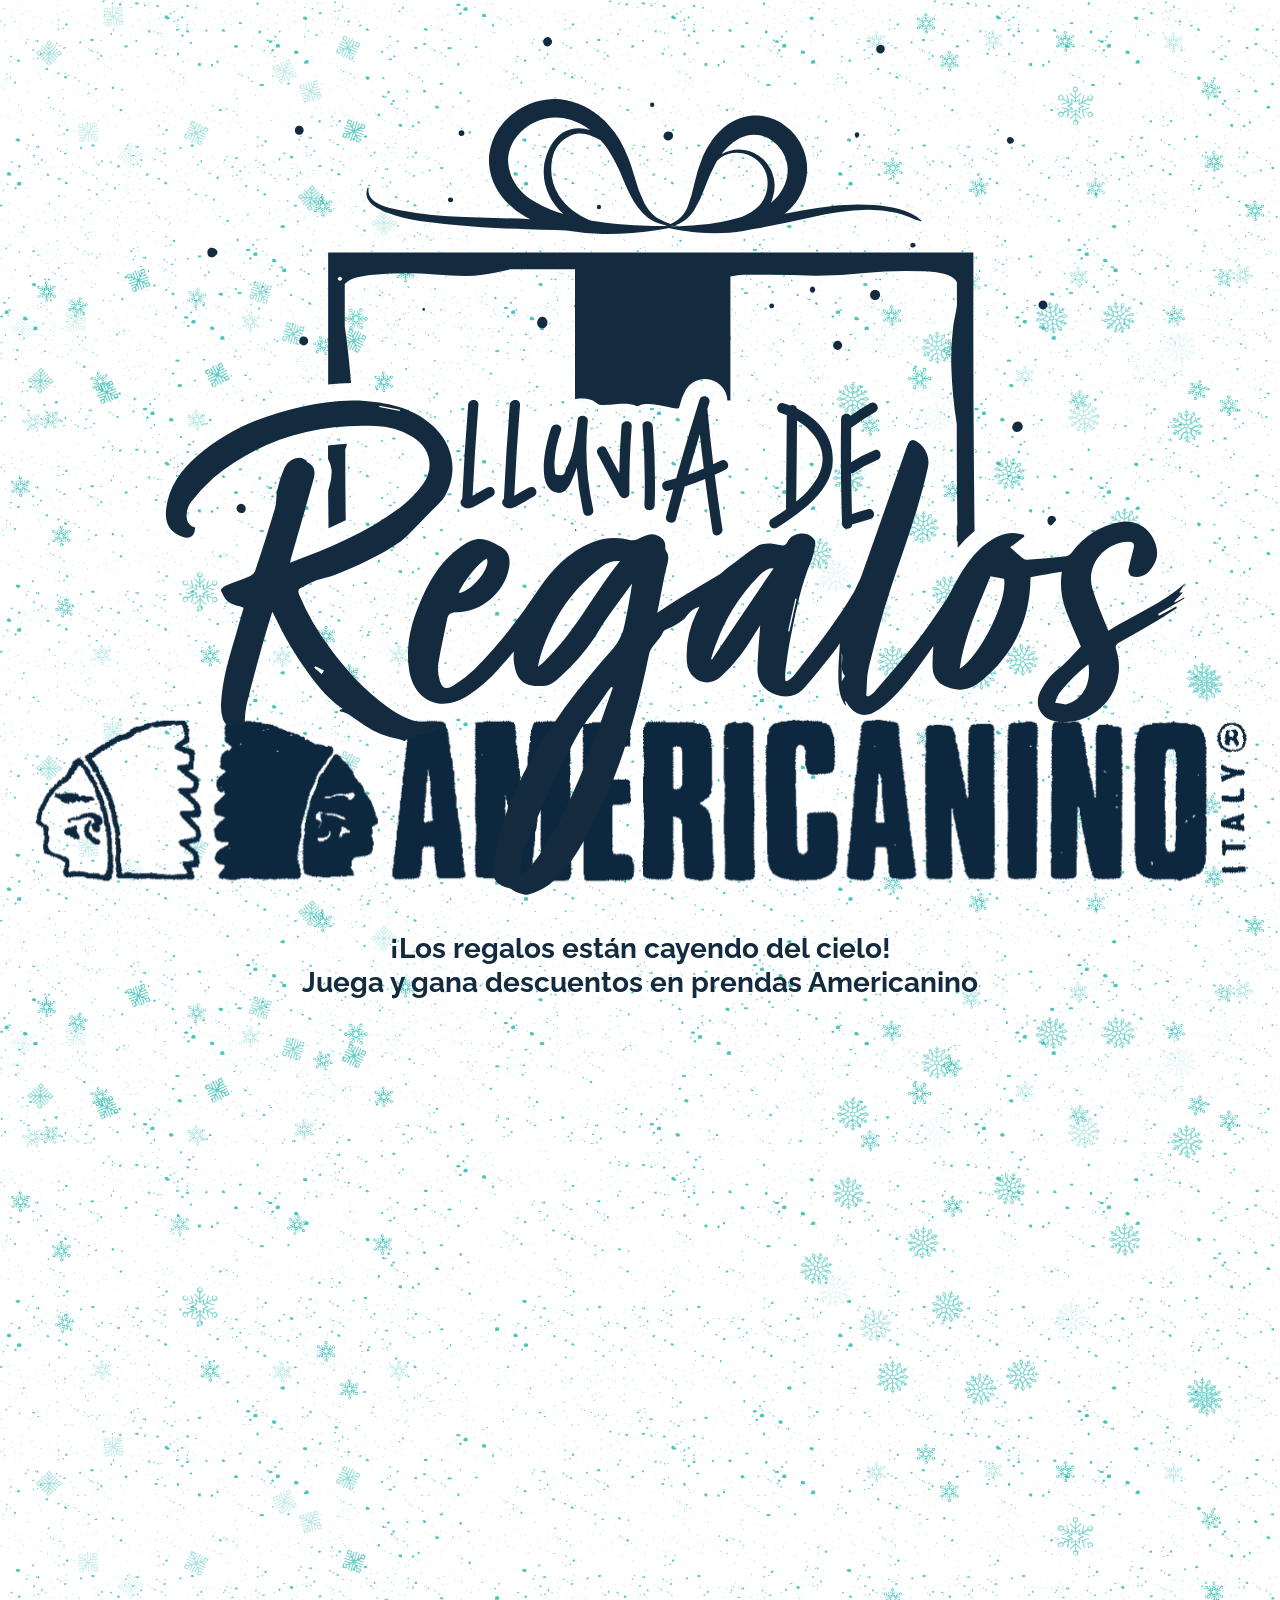
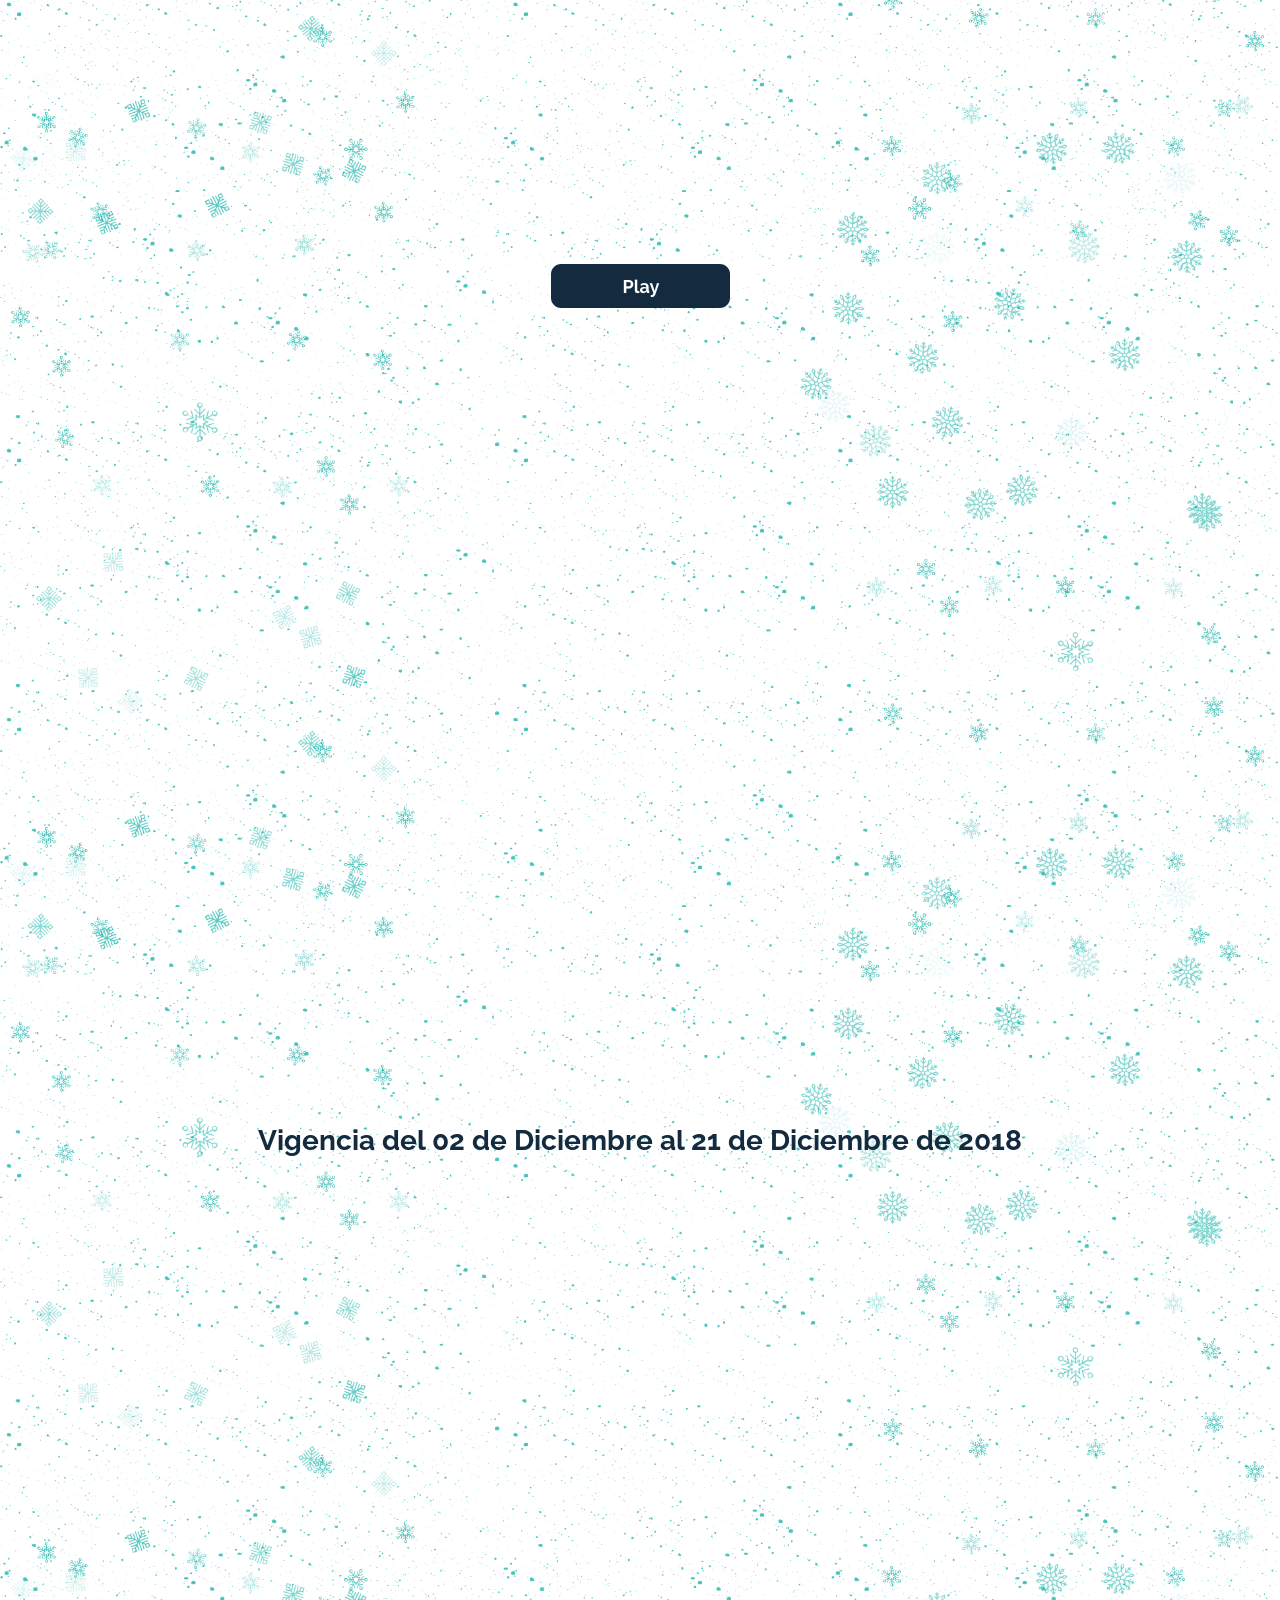
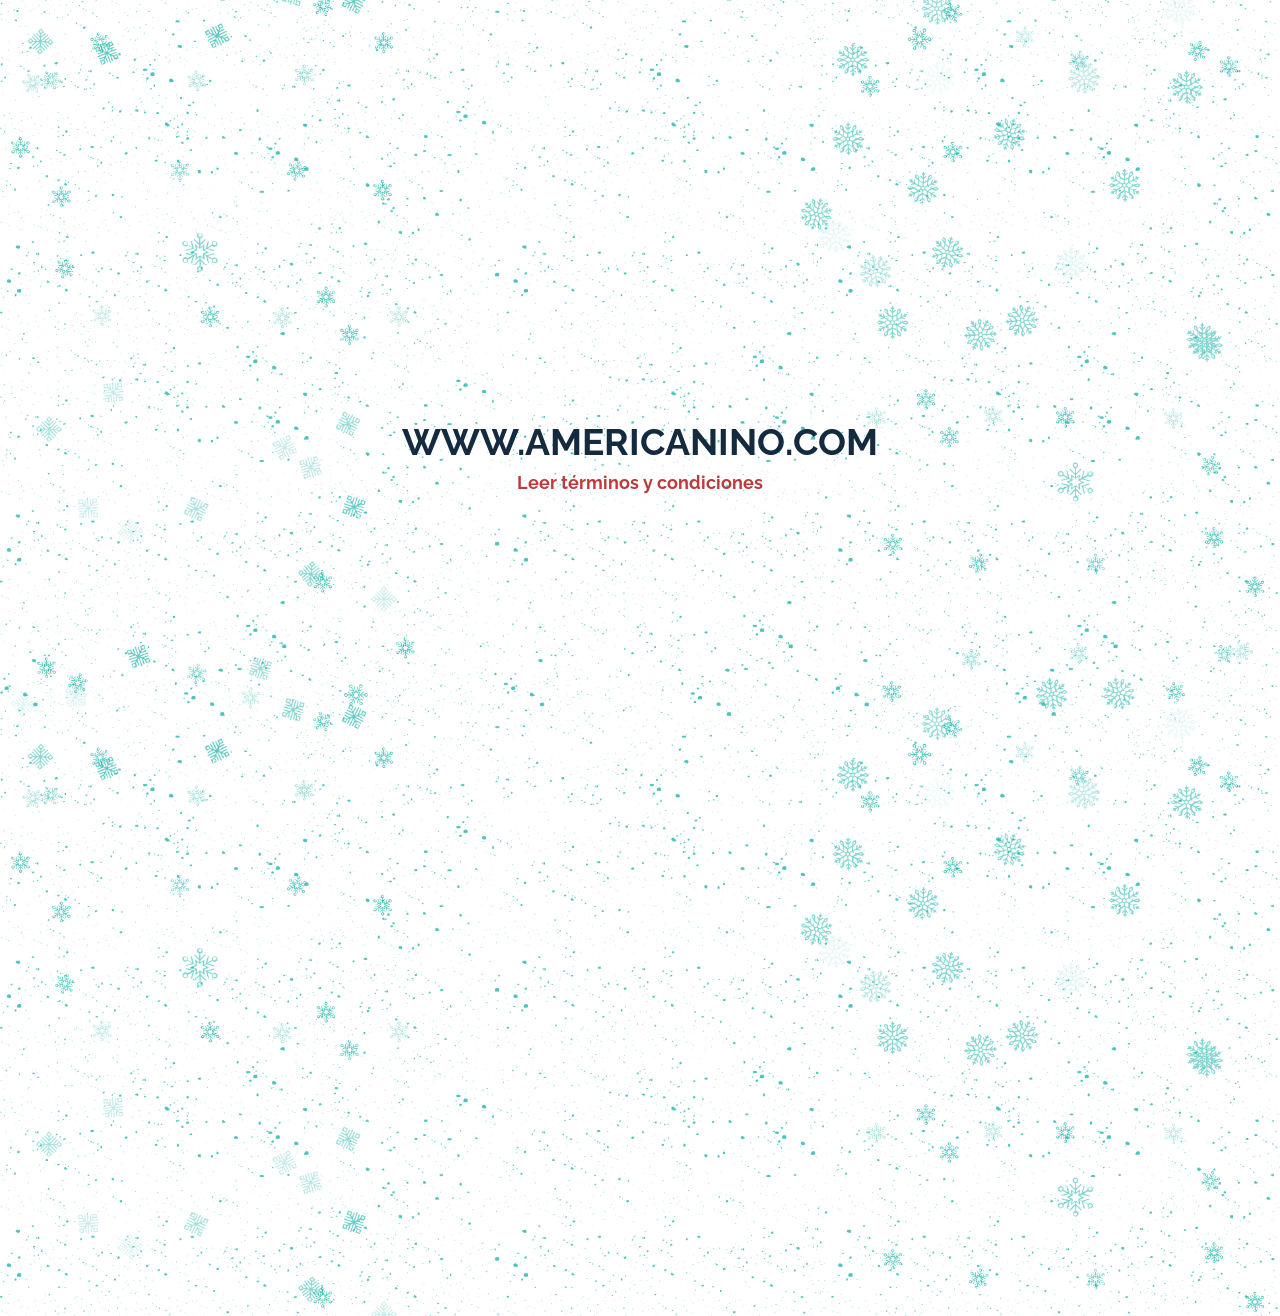
==== index.html @ bcea8259 "Initial commit" ====
<!doctype html>
<html xmlns="http://www.w3.org/1999/xhtml" xmlns:vtex="http://www.vtex.com.br/2009/vtex-common" xmlns:vtex.cmc="http://www.vtex.com.br/2009/vtex-commerce" lang="en-us">
  <head>
  <meta charset="utf-8">
  <meta name="language" content="es-CO" />
  <meta name="country" content="COL" />
  <meta name="currency" content="$" />

  <!--vtex:template id="multiplica-commonScripts" /-->
  <!-- POR FAVOR IMPLEMENTAR EL CSS TAL CUAL SE ENCUENTRA AQUI -->
  <style type="text/css">
    html, body, div, iframe { margin:0; padding:0; height:100vh; }
    iframe { display:block; width:100%; border:none; }
    .ajax-content-loader{display: none;}
  </style>
<!-- BORRAR COMENTARIO ANTES DE SUBIR -->

  <title>Lluvia de regalos - Americanino Tienda online</title>
  <meta http-equiv="Content-Type" content="text/html;charset=utf-8" />
  <meta name="description" content="Jeans AMERICANINO, denim, jeans para hombre y mujer de la reconocida marca italiana con una propuesta de ropa joven." />
  <meta name="Abstract" content="americanino" />
  <meta name="author" content="americanino" />
  <meta name="copyright" content="americanino" />
  <meta name="vtex-version" content="1.4.1088.1828" />
  <meta http-equiv="pragma" content="no-cache" />

  <meta name="viewport" content="width=device-width, initial-scale=1, shrink-to-fit=no">
  <link rel="stylesheet" type="text/css" href="css/game.css">
  <link rel="stylesheet" href="https://stackpath.bootstrapcdn.com/bootstrap/4.1.3/css/bootstrap.min.css" integrity="sha384-MCw98/SFnGE8fJT3GXwEOngsV7Zt27NXFoaoApmYm81iuXoPkFOJwJ8ERdknLPMO" crossorigin="anonymous">
  <link rel="shortcut icon" href="./img/favicon.ico">
  </head>
  <body class="container-fluid">

    <div class="row p-3">
      <div class="col-12 d-flex justify-content-center">
        <img src="./img/logo-juego.svg" class="img-fluid" alt="lluvia de regalos">
      </div>
      <div class="col-12 pt-3">
        <h2 class="text-center">¡Los regalos están cayendo del cielo!<br>Juega y gana descuentos en prendas Americanino</h2>
      </div>
      <!-- <div class="col-12 pb-3">
        <h3 class="text-center">Selecciona tu modo de juego</h3>
      </div> -->
      <div class="col-12 d-flex justify-content-center">
        <div class="pl-3 pr-3 pt-5 pb-5">
          <a href="./game01">
            <img src="./img/button-play.png" class="img-fluid" alt="play-btn">
            <!-- <h3 class="text-center pt-2">Modo horizontal</h3> -->
          </a>
        </div>
        <!-- <div class="pl-3 pr-3">
          <a href="./game02">
            <img src="./img/smartphone.png" class="img-fluid" alt="smartphone-icon">
            <h3 class="text-center pt-2">Vertical</h3>
          </a>
        </div> -->
      </div>
      <div class="col-12 pt-2">
        <h2 class="text-center">Vigencia del 02 de Diciembre al 21 de Diciembre de 2018</h2>
      </div>
      <div class="col-12 pt-1">
        <a target="_blank" href="https://www.americanino.com/"><h1 class="text-center">WWW.AMERICANINO.COM</h1></a>
        <a target="_blank" href="./terminos-y-condiciones.html"><h3 class="text-center text-red">Leer términos y condiciones</h3></a>
      </div>
    </div>

    <script src="https://code.jquery.com/jquery-3.3.1.slim.min.js" integrity="sha384-q8i/X+965DzO0rT7abK41JStQIAqVgRVzpbzo5smXKp4YfRvH+8abtTE1Pi6jizo" crossorigin="anonymous"></script>
    <script src="https://cdnjs.cloudflare.com/ajax/libs/popper.js/1.14.3/umd/popper.min.js" integrity="sha384-ZMP7rVo3mIykV+2+9J3UJ46jBk0WLaUAdn689aCwoqbBJiSnjAK/l8WvCWPIPm49" crossorigin="anonymous"></script>
    <script src="https://stackpath.bootstrapcdn.com/bootstrap/4.1.3/js/bootstrap.min.js" integrity="sha384-ChfqqxuZUCnJSK3+MXmPNIyE6ZbWh2IMqE241rYiqJxyMiZ6OW/JmZQ5stwEULTy" crossorigin="anonymous"></script>
  </body>
</html>
---- css/game.css ----
@import url('https://fonts.googleapis.com/css?family=Raleway:400,700');
body{background-image: url(../img/fondo.png);background-size: 100vw;font-size: 16px;font-family: 'Raleway', sans-serif !important; color: #132A3F !important;}
#terms{background-color: white;}
h1{font-weight: 700 !important; font-size: 2.3em !important;}
h2{font-size: 1.75em !important; font-weight: 700 !important;}
h3{font-size: 1.125em !important; font-weight: 700 !important;}
p{font-size: 1em !important;font-weight: 400 !important;}
a{color: #132A3F !important; text-decoration: none !important;}
a:hover{ color: #BF3B3B !important; text-decoration: underline !important;}
.text-red{ color: #BF3B3B !important;}
@media (max-width: 576px) { h1{ font-size: 1.175em !important; } h2{ font-size: 1.125em !important; font-weight: 700 !important; } h3{ font-size: 1em !important; font-weight: 700 !important; } p{ font-size: 1em !important; font-weight: 400 !important; }}
@media (max-width: 769px) { body{ background-image: url(../img/fondo-ipad.png); background-size: 100vw; }}
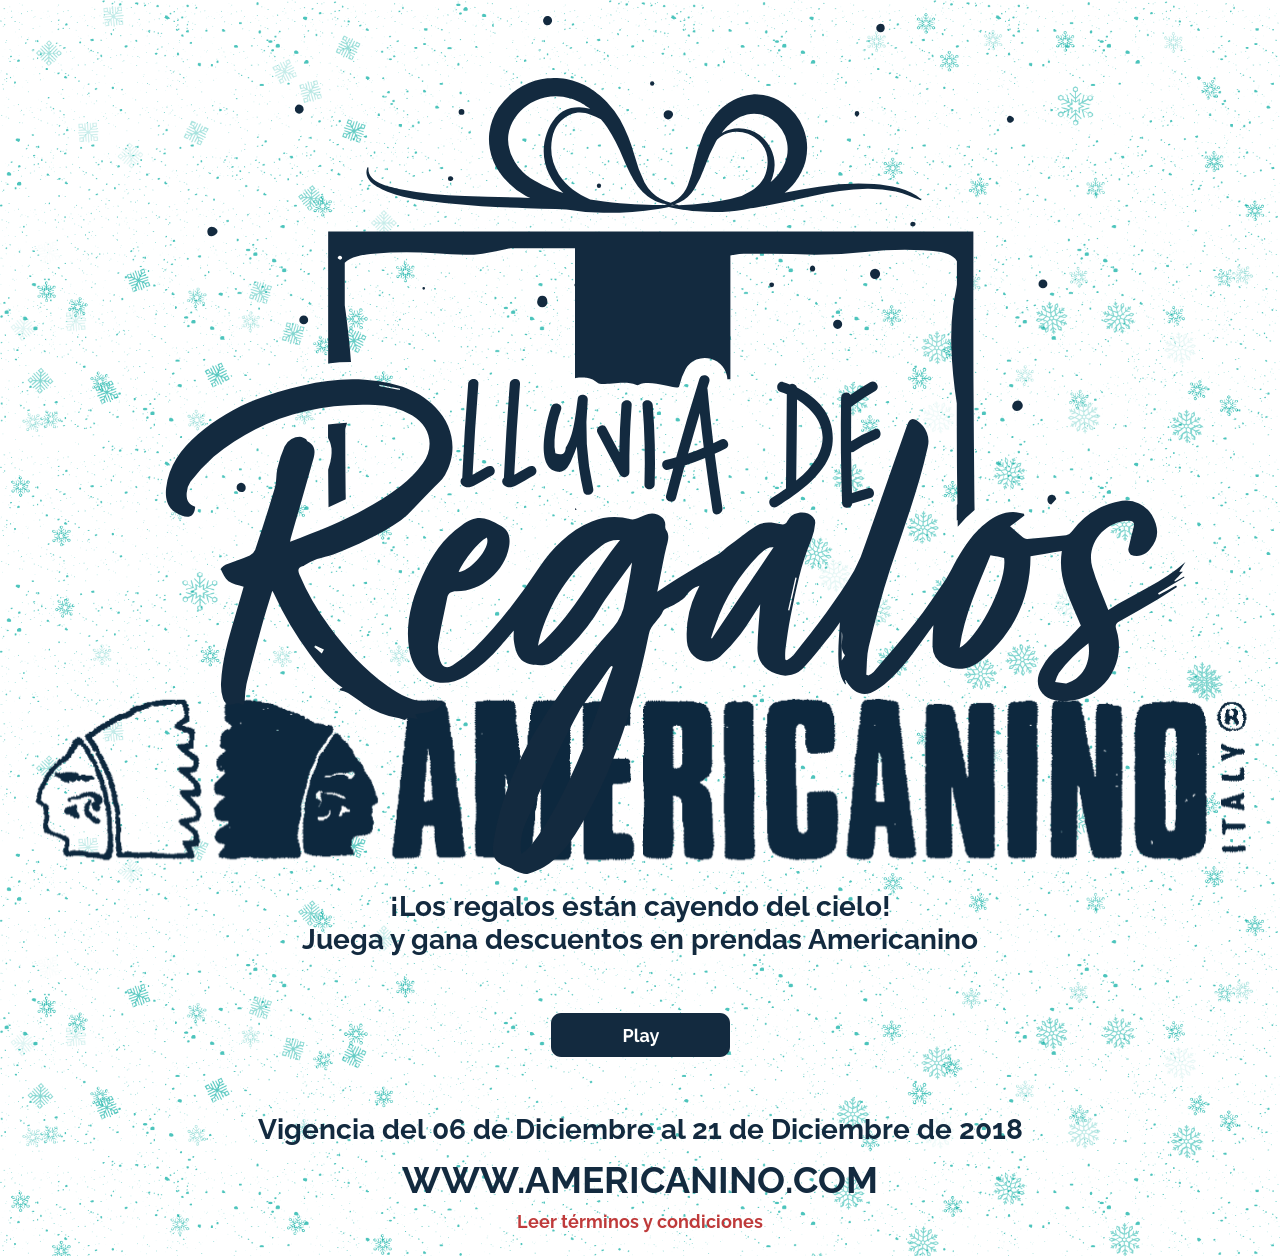
==== commit 24e81128: "cambios" ====
--- a/index.html
+++ b/index.html
@@ -5,15 +5,6 @@
   <meta name="language" content="es-CO" />
   <meta name="country" content="COL" />
   <meta name="currency" content="$" />
-
-  <!--vtex:template id="multiplica-commonScripts" /-->
-  <!-- POR FAVOR IMPLEMENTAR EL CSS TAL CUAL SE ENCUENTRA AQUI -->
-  <style type="text/css">
-    html, body, div, iframe { margin:0; padding:0; height:100vh; }
-    iframe { display:block; width:100%; border:none; }
-    .ajax-content-loader{display: none;}
-  </style>
-<!-- BORRAR COMENTARIO ANTES DE SUBIR -->
 
   <title>Lluvia de regalos - Americanino Tienda online</title>
   <meta http-equiv="Content-Type" content="text/html;charset=utf-8" />
@@ -56,7 +47,7 @@
         </div> -->
       </div>
       <div class="col-12 pt-2">
-        <h2 class="text-center">Vigencia del 02 de Diciembre al 21 de Diciembre de 2018</h2>
+        <h2 class="text-center">Vigencia del 06 de Diciembre al 21 de Diciembre de 2018</h2>
       </div>
       <div class="col-12 pt-1">
         <a target="_blank" href="https://www.americanino.com/"><h1 class="text-center">WWW.AMERICANINO.COM</h1></a>
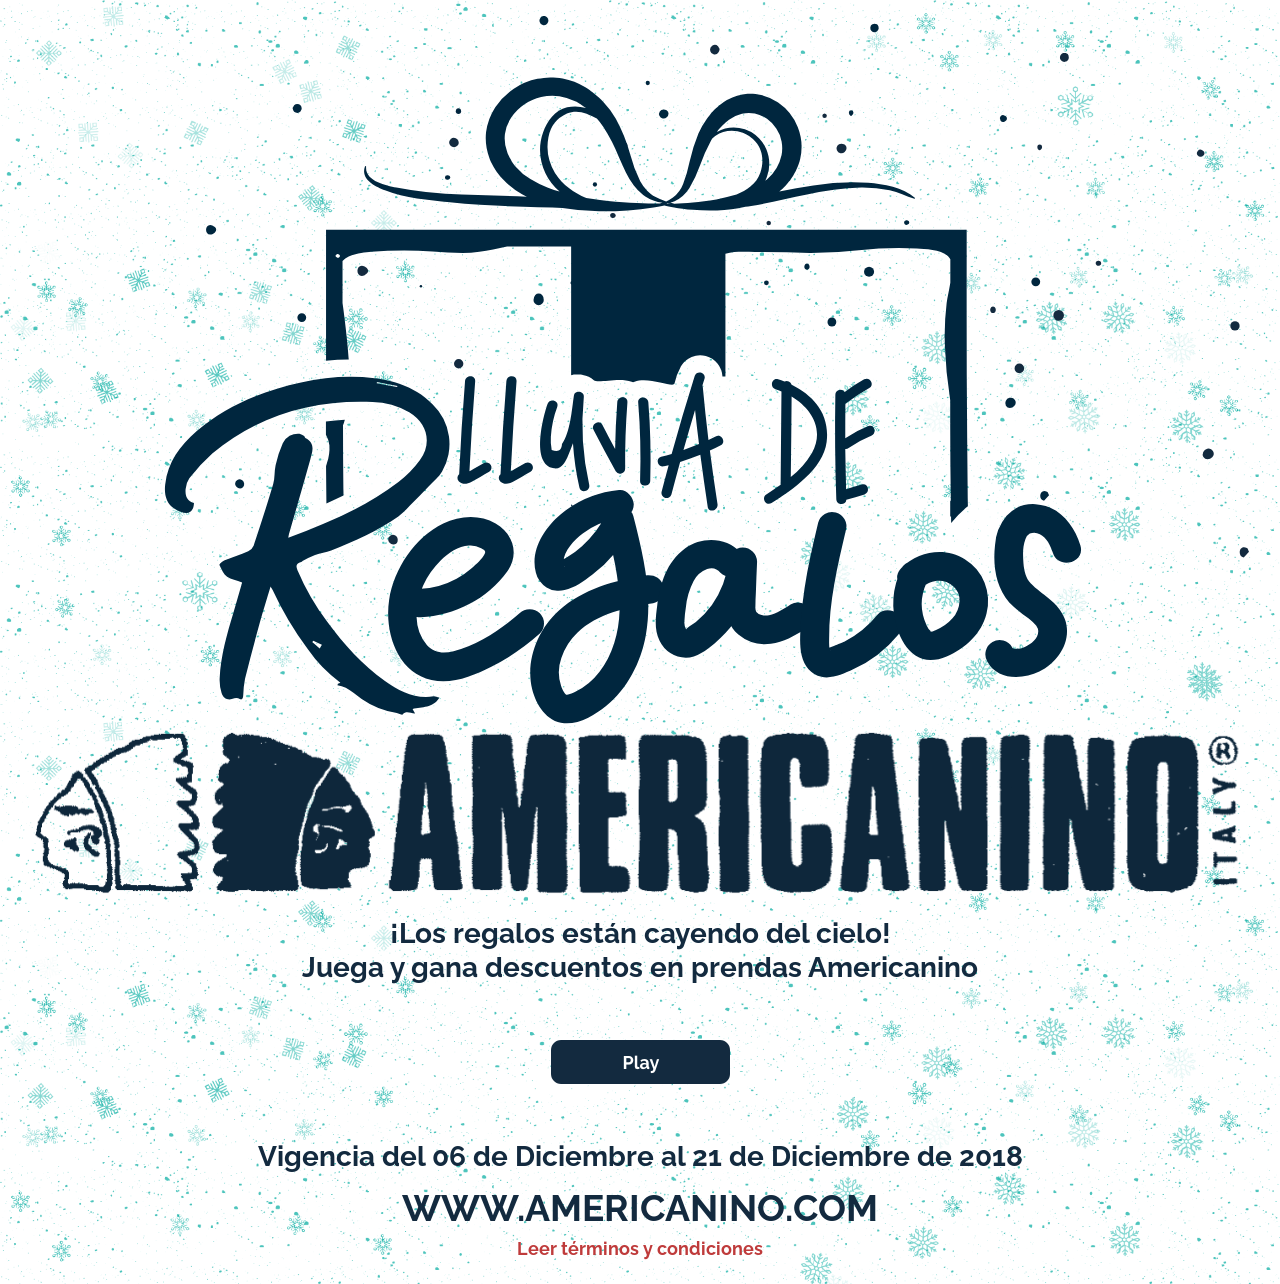
==== commit d28685c9: "version final" ====
--- a/index.html
+++ b/index.html
@@ -29,22 +29,12 @@
       <div class="col-12 pt-3">
         <h2 class="text-center">¡Los regalos están cayendo del cielo!<br>Juega y gana descuentos en prendas Americanino</h2>
       </div>
-      <!-- <div class="col-12 pb-3">
-        <h3 class="text-center">Selecciona tu modo de juego</h3>
-      </div> -->
       <div class="col-12 d-flex justify-content-center">
         <div class="pl-3 pr-3 pt-5 pb-5">
-          <a href="./game01">
+          <a href="./game">
             <img src="./img/button-play.png" class="img-fluid" alt="play-btn">
-            <!-- <h3 class="text-center pt-2">Modo horizontal</h3> -->
           </a>
         </div>
-        <!-- <div class="pl-3 pr-3">
-          <a href="./game02">
-            <img src="./img/smartphone.png" class="img-fluid" alt="smartphone-icon">
-            <h3 class="text-center pt-2">Vertical</h3>
-          </a>
-        </div> -->
       </div>
       <div class="col-12 pt-2">
         <h2 class="text-center">Vigencia del 06 de Diciembre al 21 de Diciembre de 2018</h2>
